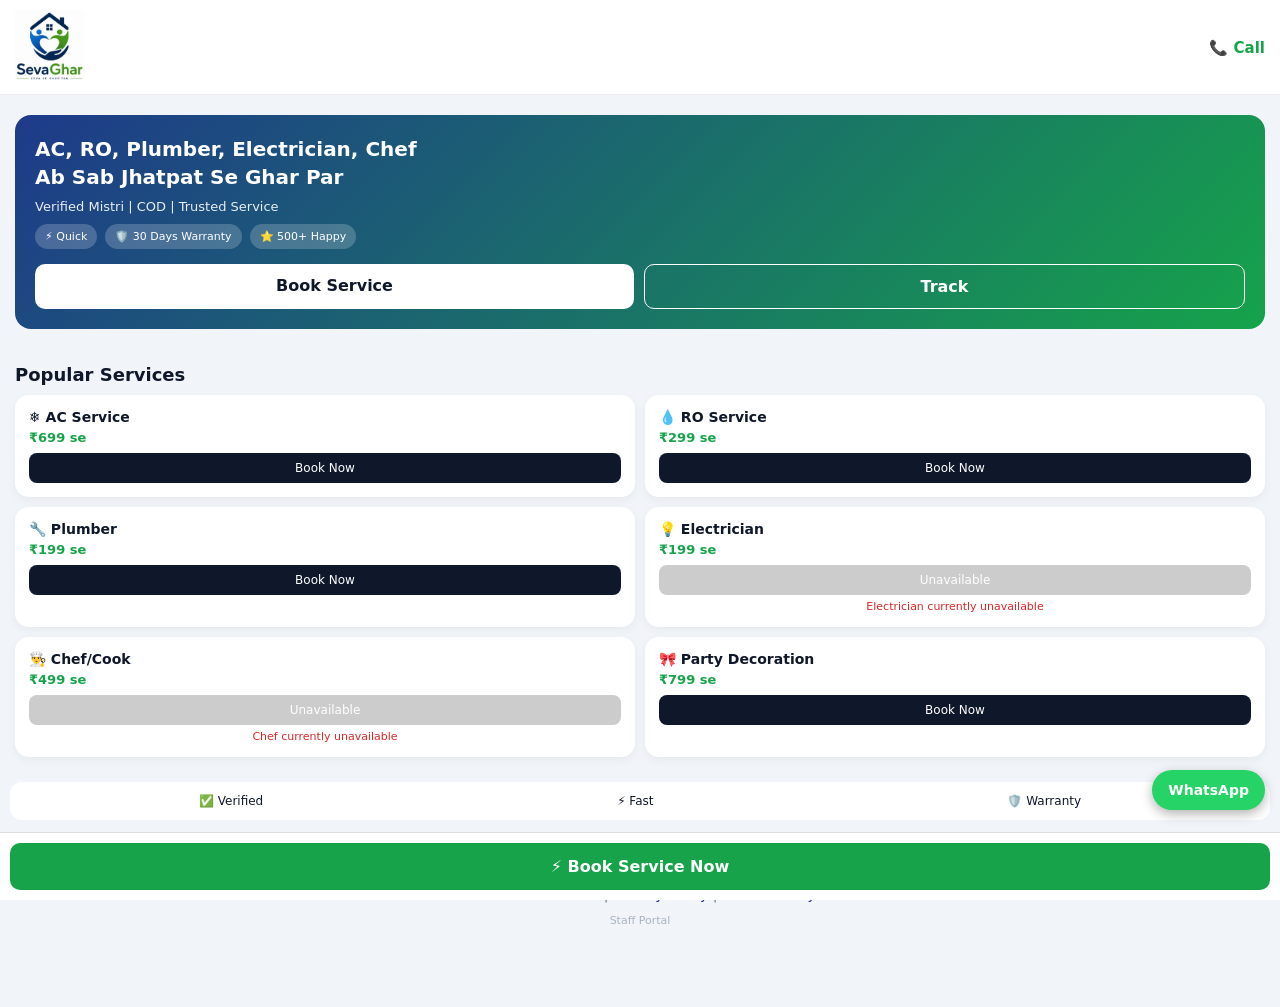
==== index.html @ 6bdfaaf2 "Update index.html" ====
<!-- UPDATE 03-MAY-2026 12:10PM -->
<!DOCTYPE html>
<html lang="hi">
<head>
<meta charset="UTF-8">
<meta name="viewport" content="width=device-width, initial-scale=1.0">
<meta name="google-site-verification" content="dMZasGNmiIEFtqHt8HnaDJAx36cfbsU8GwgWUoHhEt8" />
<title>SevaGhar LKO - Seva Se Ghar Tak | AC, Plumber, Electrician Lucknow</title>
<link rel="icon" type="image/png" href="/favicon.png">
<link rel="apple-touch-icon" href="/favicon.png">
<meta name="description" content="SevaGhar LKO - AC Repair, Plumber, Electrician, RO Service in all areas of Lucknow. 30 min me ghar par. 30 din warranty. Call +918765481479">

<!-- PWA Support -->
<link rel="manifest" href="./manifest.json">
<meta name="theme-color" content="#1e3a8a">

<style>
*{margin:0;padding:0;box-sizing:border-box;font-family:system-ui,-apple-system,sans-serif}

body{
  background:#f1f5f9;
  color:#0f172a;
}

/* HEADER */
header{
  display:flex;
  justify-content:space-between;
  align-items:center;
  padding:10px 15px;
  background:#fff;
  position:sticky;
  top:0;
  z-index:999;
  border-bottom:1px solid #eee;
}

.logo img{
  height:70px;
  width:auto;
  object-fit:contain;
}

.call a{
  color:#16a34a;
  font-weight:bold;
  text-decoration:none;
  font-size:15px;
}

/* HERO */
.hero{
  padding:20px 15px;
}

.hero-box{
  background:linear-gradient(135deg,#1e3a8a,#16a34a);
  color:#fff;
  padding:20px;
  border-radius:16px;
}

.hero h1{
  font-size:20px;
  line-height:1.4;
}

.hero p{
  font-size:13px;
  margin-top:8px;
  opacity:0.9;
}

/* BADGES */
.badges{
  display:flex;
  gap:8px;
  margin-top:10px;
  flex-wrap:wrap;
}

.badge{
  background:rgba(255,255,255,0.2);
  padding:6px 10px;
  border-radius:20px;
  font-size:11px;
}

/* ACTION BUTTONS */
.actions{
  margin-top:15px;
  display:flex;
  gap:10px;
}

.btn{
  flex:1;
  text-align:center;
  padding:12px;
  border-radius:10px;
  font-weight:bold;
  text-decoration:none;
}

.primary{
  background:#fff;
  color:#0f172a;
}

.secondary{
  border:1px solid #fff;
  color:#fff;
}

/* SERVICES */
.services{
  padding:15px;
}

.services h2{
  margin-bottom:10px;
  font-size:18px;
}

.grid{
  display:grid;
  grid-template-columns:1fr 1fr;
  gap:10px;
}

.card{
  background:#fff;
  padding:14px;
  border-radius:14px;
  box-shadow:0 3px 10px rgba(0,0,0,0.05);
}

.card h3{font-size:14px}

.price{
  color:#16a34a;
  font-weight:bold;
  margin:5px 0;
  font-size:13px;
}

.book{
  margin-top:8px;
  display:block;
  text-align:center;
  background:#0f172a;
  color:#fff;
  padding:8px;
  border-radius:8px;
  text-decoration:none;
  font-size:12px;
}

/* ADD KIYA: Disabled button ka style */
.book:disabled{
  background:#ccc;
  cursor:not-allowed;
  opacity:0.6;
}
.unavailable-msg{
  display:none;
  color:#dc2626;
  font-size:11px;
  margin-top:5px;
  text-align:center;
}

/* TRUST */
.trust{
  display:flex;
  justify-content:space-around;
  background:#fff;
  margin:10px;
  padding:12px;
  border-radius:12px;
  font-size:12px;
}

/* WHATSAPP */
.whatsapp{
  position:fixed;
  right:15px;
  bottom:90px;
  background:#25d366;
  color:#fff;
  padding:12px 16px;
  border-radius:50px;
  border:none;
  font-weight:bold;
  cursor:pointer;
  box-shadow:0 4px 12px rgba(0,0,0,0.3);
  z-index:998;
  font-size:14px;
}

/* STICKY BOOK BAR */
.bottom-bar{
  position:fixed;
  bottom:0;
  left:0;
  width:100%;
  background:#fff;
  padding:10px;
  border-top:1px solid #ddd;
  z-index:999;
}

.bottom-btn{
  display:block;
  text-align:center;
  background:#16a34a;
  color:#fff;
  padding:14px;
  border-radius:10px;
  font-weight:bold;
  text-decoration:none;
}

/* FOOTER - 3 LINKS ADD KIYE */
footer{
  text-align:center;
  font-size:12px;
  color:#64748b;
  padding:20px;
  padding-bottom:80px;
}
footer a{
  color:#1e3a8a;
  text-decoration:none;
}
.footer-links{
  margin-top:8px;
  font-size:14px;
}
.footer-admin{
  margin-top:12px;
  font-size:11px;
  opacity:0.5;
}
.footer-admin a{
  color:inherit;
  margin:0 8px;
}
</style>
</head>

<body>

<header>
  <div class="logo">
    <!-- YAHAN APNA LOGO LAGANA HAI: logo.png 150x50px -->
    <img src="./logo.png" alt="SevaGhar Logo">
  </div>
  <div class="call">
    <a href="tel:+918765481479">📞 Call</a>
  </div>
</header>

<section class="hero">
  <div class="hero-box">
    <h1>AC, RO, Plumber, Electrician, Chef<br>Ab Sab Jhatpat Se Ghar Par</h1>
    <p>Verified Mistri | COD | Trusted Service</p>

    <div class="badges">
      <div class="badge">⚡ Quick</div>
      <div class="badge">🛡️ 30 Days Warranty</div>
      <div class="badge">⭐ 500+ Happy</div>
    </div>

    <div class="actions">
      <a href="#services" class="btn primary">Book Service</a>
      <a href="./track.html" class="btn secondary">Track</a>
    </div>
  </div>
</section>

<section id="services" class="services">
<h2>Popular Services</h2>

<div class="grid">

<!-- ADD KIYA: data-service attribute -->
<div class="card" data-service="ac_service">
<h3>❄️ AC Service</h3>
<p class="price">₹699 se</p>
<a href="./Booking.html" class="book">Book Now</a>
<p class="unavailable-msg">AC Service currently unavailable</p>
</div>

<div class="card" data-service="ro_service">
<h3>💧 RO Service</h3>
<p class="price">₹299 se</p>
<a href="./Booking.html" class="book">Book Now</a>
<p class="unavailable-msg">RO Service currently unavailable</p>
</div>

<div class="card" data-service="plumber">
<h3>🔧 Plumber</h3>
<p class="price">₹199 se</p>
<a href="./Booking.html" class="book">Book Now</a>
<p class="unavailable-msg">Plumber currently unavailable</p>
</div>

<div class="card" data-service="electrician">
<h3>💡 Electrician</h3>
<p class="price">₹199 se</p>
<a href="./Booking.html" class="book">Book Now</a>
<p class="unavailable-msg">Electrician currently unavailable</p>
</div>

<div class="card" data-service="chef">
<h3>👨‍🍳 Chef/Cook</h3>
<p class="price">₹499 se</p>
<a href="./Booking.html" class="book">Book Now</a>
<p class="unavailable-msg">Chef currently unavailable</p>
</div>

<div class="card" data-service="party_decoration">
<h3>🎀 Party Decoration</h3>
<p class="price">₹799 se</p>
<a href="./Booking.html" class="book">Book Now</a>
<p class="unavailable-msg">Party Decoration currently unavailable</p>
</div>

</div>
</section>

<section class="trust">
<div>✅ Verified</div>
<div>⚡ Fast</div>
<div>🛡️ Warranty</div>
</section>

<footer>
<p> Udyam Reg No: UDYAM-UP-50-0272690</p>
<p>© 2026 SevaGhar | Lucknow | +918765481479 | support@sevagharlko.in</p>

<!-- 3 LINKS WAPAS ADD KIYE -->
<p class="footer-links">
  <a href="./terms.html">Terms & Conditions</a> |
  <a href="./privacy.html">Privacy Policy</a> |
  <a href="./refund.html">Refund Policy</a>
</p>
<p class="footer-admin">
  <a href="./employee.html">Staff Portal</a>
</p>
</footer>

<button onclick="wa()" class="whatsapp">WhatsApp</button>

<div class="bottom-bar">
<a href="./Booking.html" class="bottom-btn">⚡ Book Service Now</a>
</div>

<script>
// Service Worker Registration
if ('serviceWorker' in navigator) {
  navigator.serviceWorker.register('./sw.js');
}

// WhatsApp with Offline Check
function wa(){
  if(navigator.onLine){
    window.open('https://wa.me/918765481479?text=Namaste%20SevaGhar,%20Mujhe%20service%20book%20karni%20hai', '_blank');
  } else {
    alert('Offline hai. WhatsApp ke liye internet on kariye.');
  }
}

// ADD KIYA: Service ON/OFF toggle logic
fetch('./services.json?v=' + new Date().getTime())
.then(res => res.json())
.then(services => {
  document.querySelectorAll('.card').forEach(card => {
    let name = card.dataset.service;
    let btn = card.querySelector('.book');
    let msg = card.querySelector('.unavailable-msg');

    if(services[name] === 'off') {
      btn.style.pointerEvents = 'none';
      btn.classList.add('disabled');
      btn.style.background = '#ccc';
      btn.style.cursor = 'not-allowed';
      btn.innerText = 'Unavailable';
      msg.style.display = 'block';
    }
  });
})
.catch(err => console.log('services.json not found'));
</script>

</body>
</html>
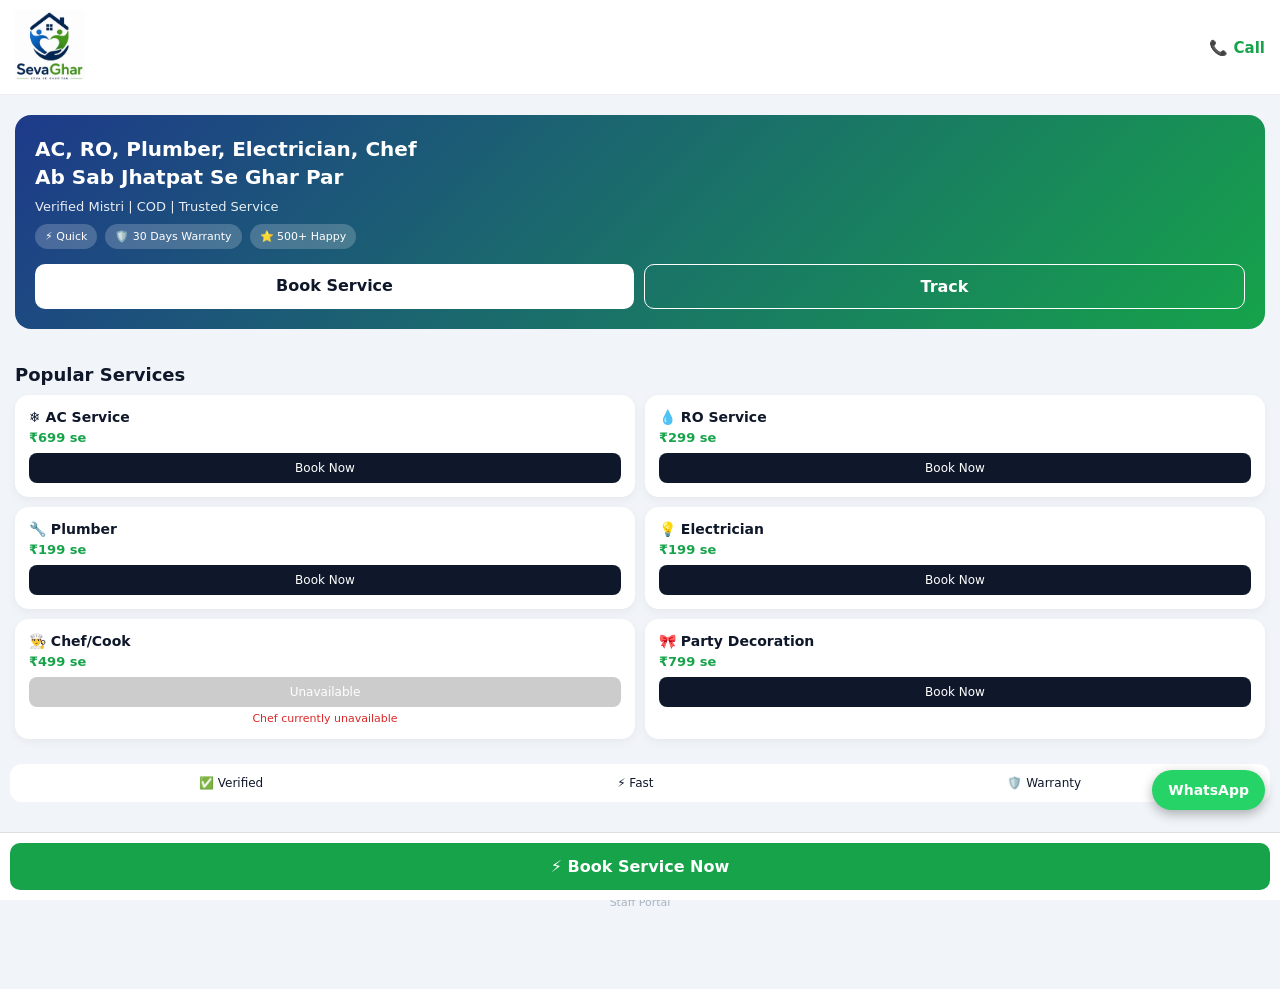
==== commit 341df4e2: "Update index.html" ====
--- a/index.html
+++ b/index.html
@@ -373,25 +373,52 @@
 }
 
 // ADD KIYA: Service ON/OFF toggle logic
-fetch('./services.json?v=' + new Date().getTime())
-.then(res => res.json())
-.then(services => {
-  document.querySelectorAll('.card').forEach(card => {
-    let name = card.dataset.service;
-    let btn = card.querySelector('.book');
-    let msg = card.querySelector('.unavailable-msg');
-
-    if(services[name] === 'off') {
-      btn.style.pointerEvents = 'none';
-      btn.classList.add('disabled');
-      btn.style.background = '#ccc';
-      btn.style.cursor = 'not-allowed';
-      btn.innerText = 'Unavailable';
-      msg.style.display = 'block';
-    }
-  });
-})
-.catch(err => console.log('services.json not found'));
+let lastStatus = localStorage.getItem('lastServiceStatus') || ''; // Offline ke liye save
+
+function applyServiceStatus() {
+  fetch('./services.json?t=' + Date.now(), {cache: 'reload'})
+  .then(res => {
+      if(!res.ok) throw new Error('Network fail');
+      return res.json();
+    })
+  .then(services => {
+      let currentStatus = JSON.stringify(services);
+      if(currentStatus === lastStatus) return;
+
+      lastStatus = currentStatus;
+      localStorage.setItem('lastServiceStatus', currentStatus); // Offline backup
+
+      document.querySelectorAll('.card').forEach(card => {
+        let name = card.dataset.service;
+        let btn = card.querySelector('.book');
+        let msg = card.querySelector('.unavailable-msg');
+        if(!btn) return;
+
+        if(services[name] === 'off') {
+          btn.disabled = true;
+          btn.style.background = '#ccc';
+          btn.style.cursor = 'not-allowed';
+          btn.innerText = 'Unavailable';
+          if(msg) msg.style.display = 'block';
+        } else {
+          btn.disabled = false;
+          btn.style.background = '#0f172a';
+          btn.style.cursor = 'pointer';
+          btn.innerText = 'Book Now';
+          if(msg) msg.style.display = 'none';
+        }
+      });
+    })
+  .catch(err => {
+      // Net nahi hai to purana wala status hi chalne de
+      console.log('Offline mode: Purana status chal raha hai');
+    });
+}
+
+// App khulte hi ek baar chala do
+applyServiceStatus();
+// Har 5 sec baad check
+setInterval(applyServiceStatus, 5000);
 </script>
 
 </body>
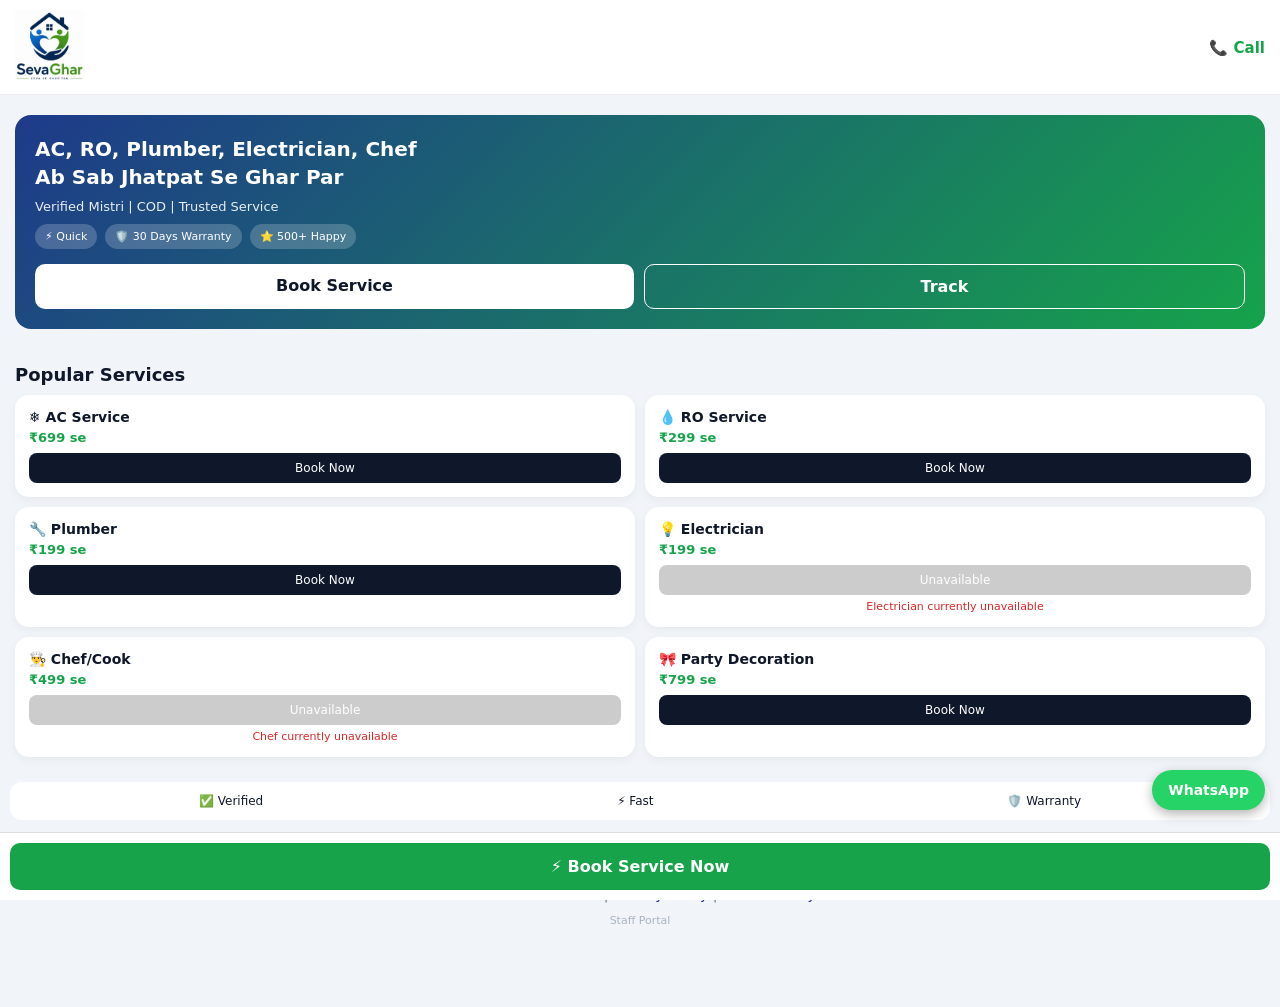
==== commit 86a7103d: "Update index.html" ====
--- a/index.html
+++ b/index.html
@@ -372,52 +372,60 @@
   }
 }
 
-// ADD KIYA: Service ON/OFF toggle logic
-let lastStatus = localStorage.getItem('lastServiceStatus') || ''; // Offline ke liye save
-
+// PWA PROOF: Service ON/OFF logic
+let lastStatus = localStorage.getItem('lastServiceStatus') || '';
+
+// 1. Page khulte hi turant localStorage wala status laga de
+try {
+  if(lastStatus) applySavedStatus(JSON.parse(lastStatus));
+} catch(e) {}
+
+// 2. Status apply karne ka function
+function applySavedStatus(services) {
+  document.querySelectorAll('.card').forEach(card => {
+    let name = card.dataset.service;
+    let btn = card.querySelector('.book');
+    let msg = card.querySelector('.unavailable-msg');
+    if(!btn ||!services[name]) return;
+
+    if(services[name] === 'off') {
+      btn.disabled = true;
+      btn.style.background = '#ccc';
+      btn.style.cursor = 'not-allowed';
+      btn.innerText = 'Unavailable';
+      if(msg) msg.style.display = 'block';
+    } else {
+      btn.disabled = false;
+      btn.style.background = '#0f172a';
+      btn.style.cursor = 'pointer';
+      btn.innerText = 'Book Now';
+      if(msg) msg.style.display = 'none';
+    }
+  });
+}
+
+// 3. GitHub se naya status lane ka function
 function applyServiceStatus() {
   fetch('./services.json?t=' + Date.now(), {cache: 'reload'})
-  .then(res => {
+.then(res => {
       if(!res.ok) throw new Error('Network fail');
       return res.json();
     })
-  .then(services => {
+.then(services => {
       let currentStatus = JSON.stringify(services);
       if(currentStatus === lastStatus) return;
 
       lastStatus = currentStatus;
-      localStorage.setItem('lastServiceStatus', currentStatus); // Offline backup
-
-      document.querySelectorAll('.card').forEach(card => {
-        let name = card.dataset.service;
-        let btn = card.querySelector('.book');
-        let msg = card.querySelector('.unavailable-msg');
-        if(!btn) return;
-
-        if(services[name] === 'off') {
-          btn.disabled = true;
-          btn.style.background = '#ccc';
-          btn.style.cursor = 'not-allowed';
-          btn.innerText = 'Unavailable';
-          if(msg) msg.style.display = 'block';
-        } else {
-          btn.disabled = false;
-          btn.style.background = '#0f172a';
-          btn.style.cursor = 'pointer';
-          btn.innerText = 'Book Now';
-          if(msg) msg.style.display = 'none';
-        }
-      });
+      localStorage.setItem('lastServiceStatus', currentStatus);
+      applySavedStatus(services);
     })
-  .catch(err => {
-      // Net nahi hai to purana wala status hi chalne de
+.catch(err => {
       console.log('Offline mode: Purana status chal raha hai');
     });
 }
 
-// App khulte hi ek baar chala do
+// App khulte hi + har 5 sec baad check
 applyServiceStatus();
-// Har 5 sec baad check
 setInterval(applyServiceStatus, 5000);
 </script>
 
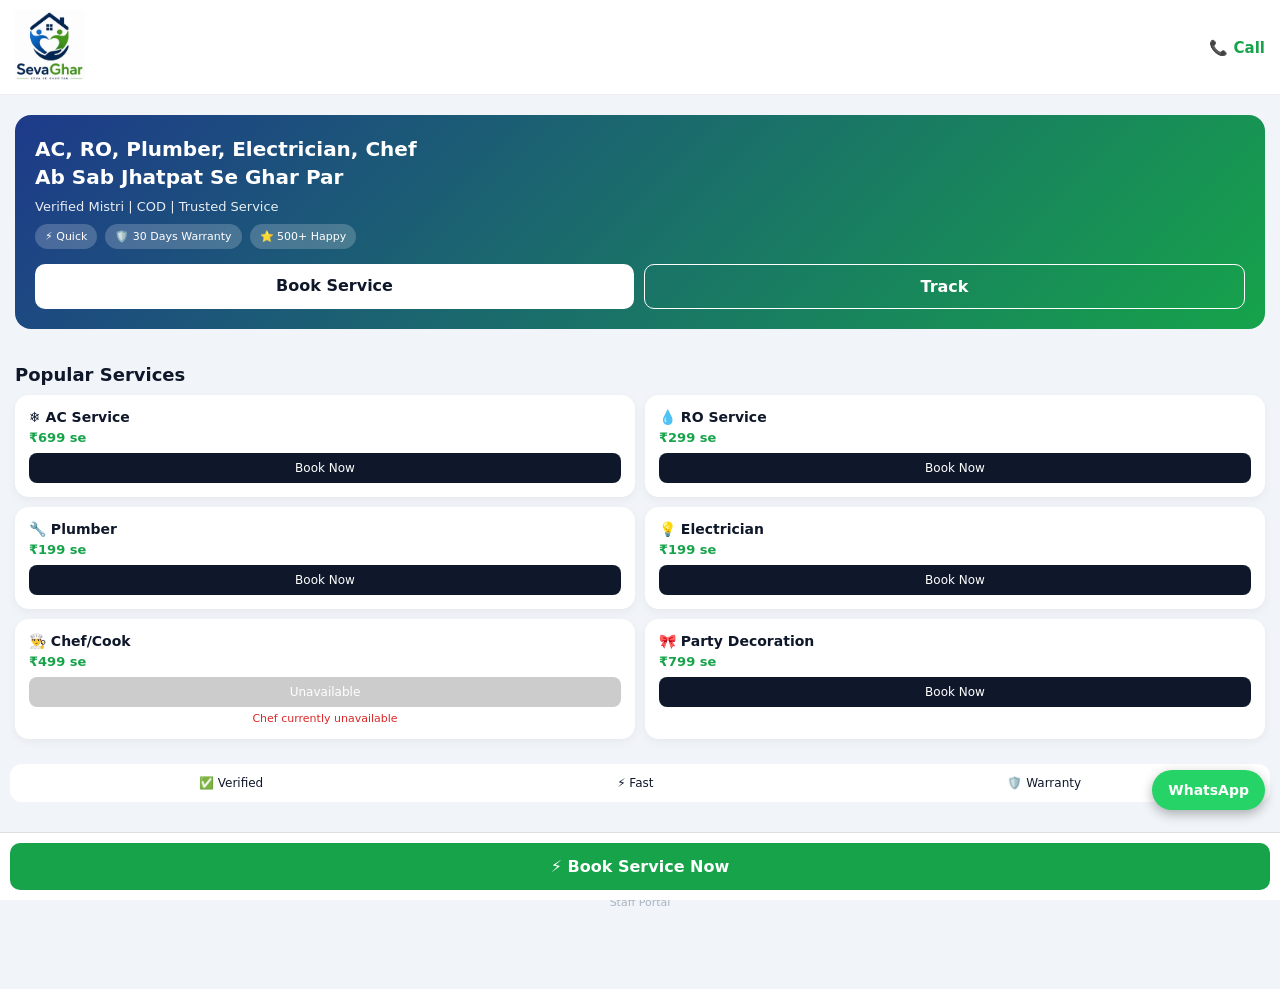
==== commit ecea008a: "Update index.html" ====
--- a/index.html
+++ b/index.html
@@ -406,7 +406,7 @@
 
 // 3. GitHub se naya status lane ka function
 function applyServiceStatus() {
-  fetch('./services.json?t=' + Date.now(), {cache: 'reload'})
+  fetch('./services.json?v=' + Date.now(), {cache: 'no-store'}) // ← BAS YE LINE CHANGE
 .then(res => {
       if(!res.ok) throw new Error('Network fail');
       return res.json();
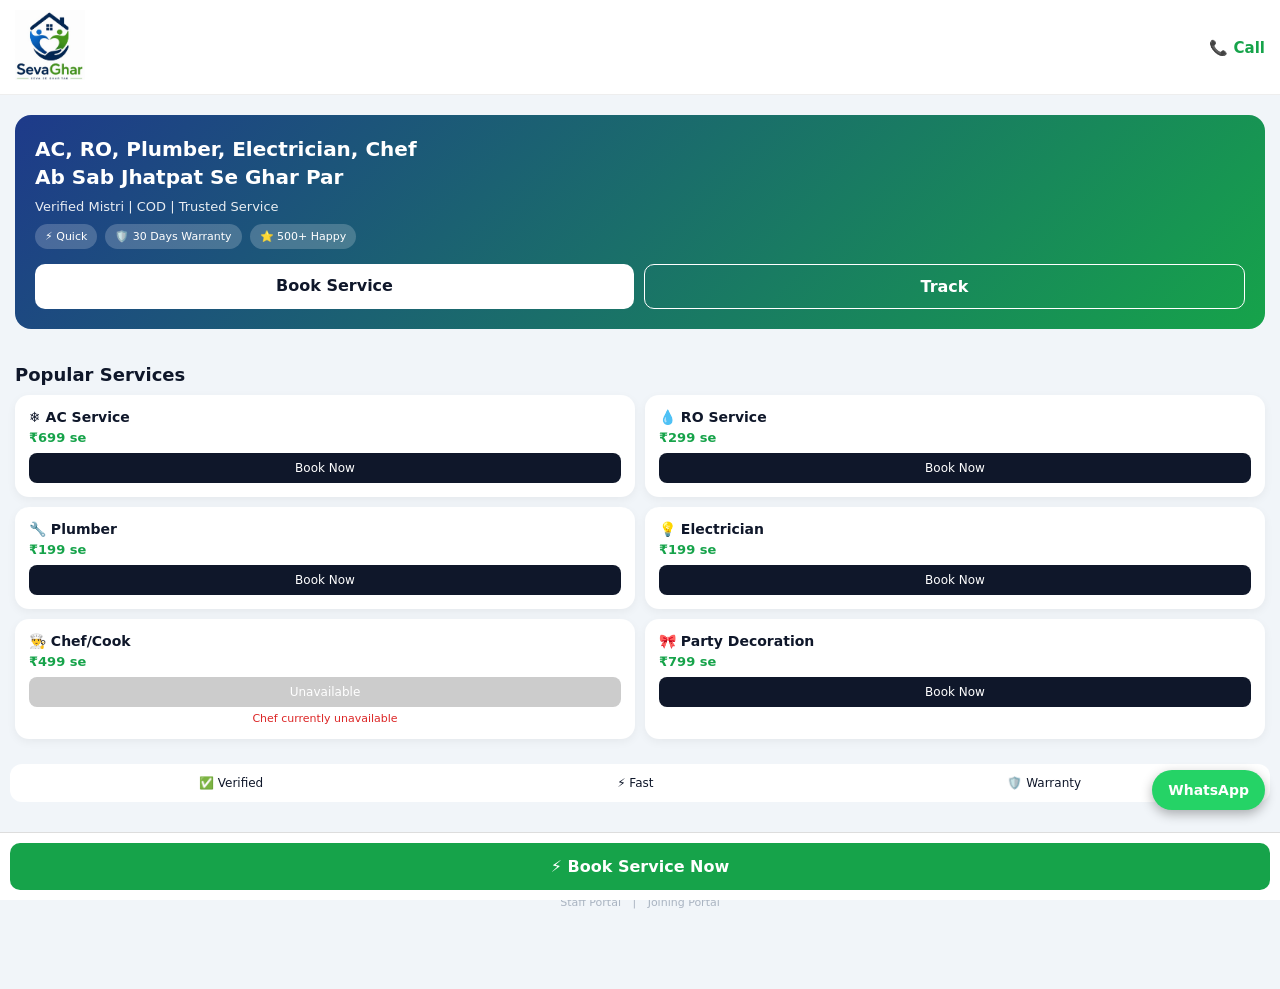
==== commit ff97c426: "Update index.html" ====
--- a/index.html
+++ b/index.html
@@ -6,8 +6,12 @@
 <meta name="viewport" content="width=device-width, initial-scale=1.0">
 <meta name="google-site-verification" content="dMZasGNmiIEFtqHt8HnaDJAx36cfbsU8GwgWUoHhEt8" />
 <title>SevaGhar LKO - Seva Se Ghar Tak | AC, Plumber, Electrician Lucknow</title>
-<link rel="icon" type="image/png" href="/favicon.png">
-<link rel="apple-touch-icon" href="/favicon.png">
+
+<!-- Favicon Fix - 3 line ye daal -->
+<link rel="icon" href="./favicon.png" type="image/png" sizes="512x512">
+<link rel="shortcut icon" href="./favicon.png" type="image/png">
+<link rel="apple-touch-icon" href="./icon-192.png">
+
 <meta name="description" content="SevaGhar LKO - AC Repair, Plumber, Electrician, RO Service in all areas of Lucknow. 30 min me ghar par. 30 din warranty. Call +918765481479">
 
 <!-- PWA Support -->
@@ -347,7 +351,8 @@
   <a href="./refund.html">Refund Policy</a>
 </p>
 <p class="footer-admin">
-  <a href="./employee.html">Staff Portal</a>
+  <a href="./employee.html">Staff Portal</a> |
+  <a href="https://forms.gle/6cpJAT2gnw6ST1Ty7">Joining Portal</a>
 </p>
 </footer>
 
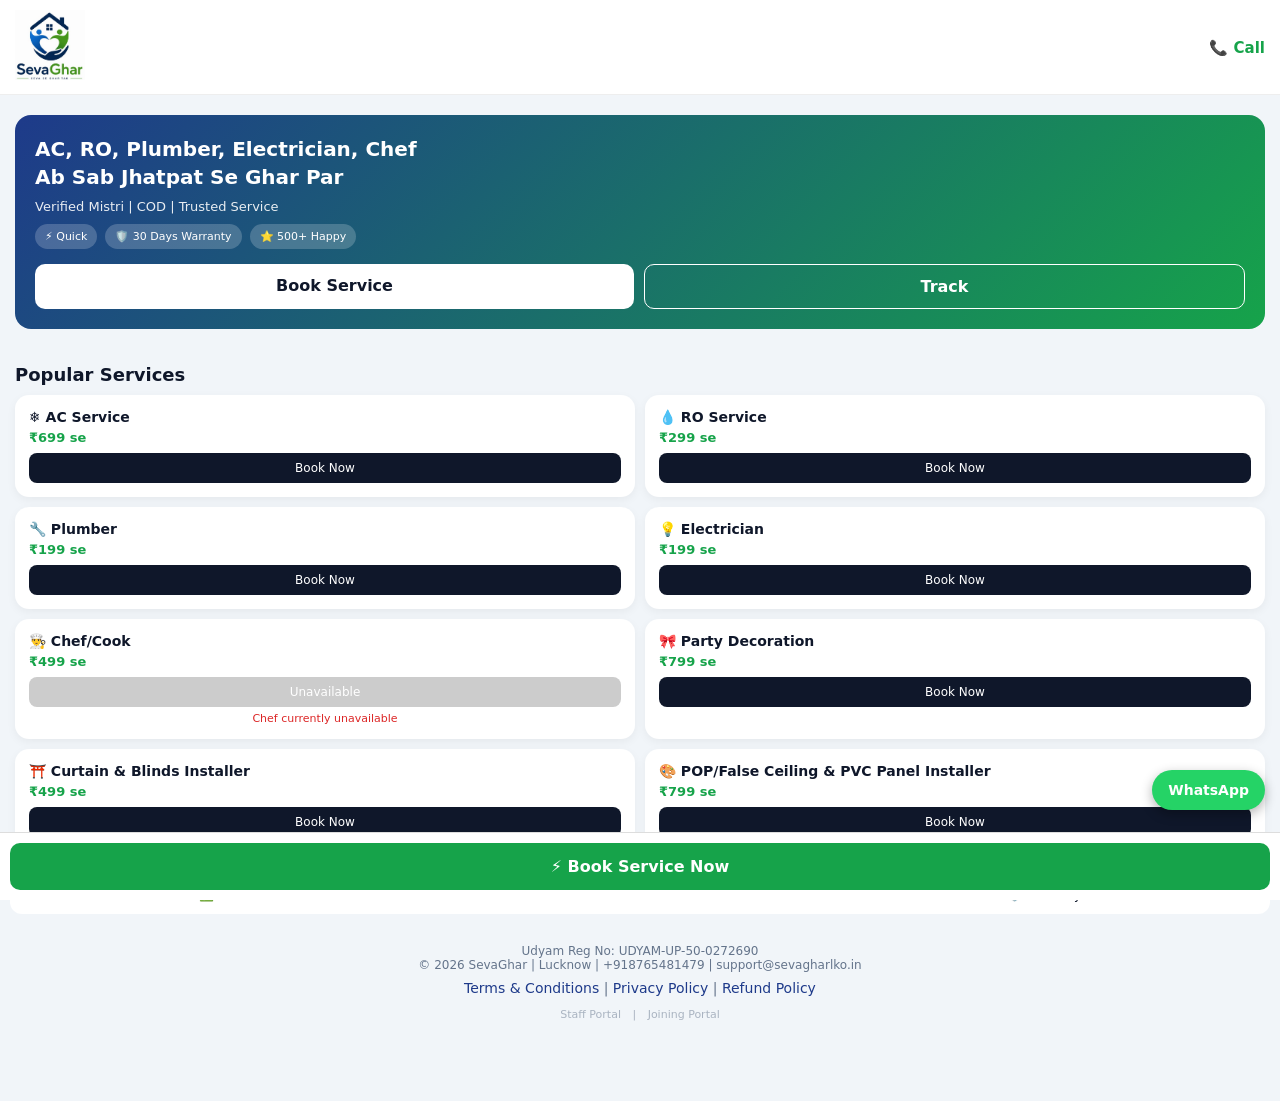
==== commit 5d269fd2: "Update index.html" ====
--- a/index.html
+++ b/index.html
@@ -1,4 +1,4 @@
-<!-- UPDATE 03-MAY-2026 12:10PM -->
+<!-- UPDATE 21-SEP-2026 12:10PM -->
 <!DOCTYPE html>
 <html lang="hi">
 <head>
@@ -331,6 +331,20 @@
 <p class="unavailable-msg">Party Decoration currently unavailable</p>
 </div>
 
+<div class="card" data-service="party_decoration">
+<h3>⛩️ Curtain & Blinds Installer</h3>
+<p class="price">₹499 se</p>
+<a href="./Booking.html" class="book">Book Now</a>
+<p class="unavailable-msg">Party Decoration currently unavailable</p>
+</div>
+
+<div class="card" data-service="party_decoration">
+<h3>🎨 POP/False Ceiling & PVC Panel Installer</h3>
+<p class="price">₹799 se</p>
+<a href="./Booking.html" class="book">Book Now</a>
+<p class="unavailable-msg">Party Decoration currently unavailable</p>
+</div>
+
 </div>
 </section>
 
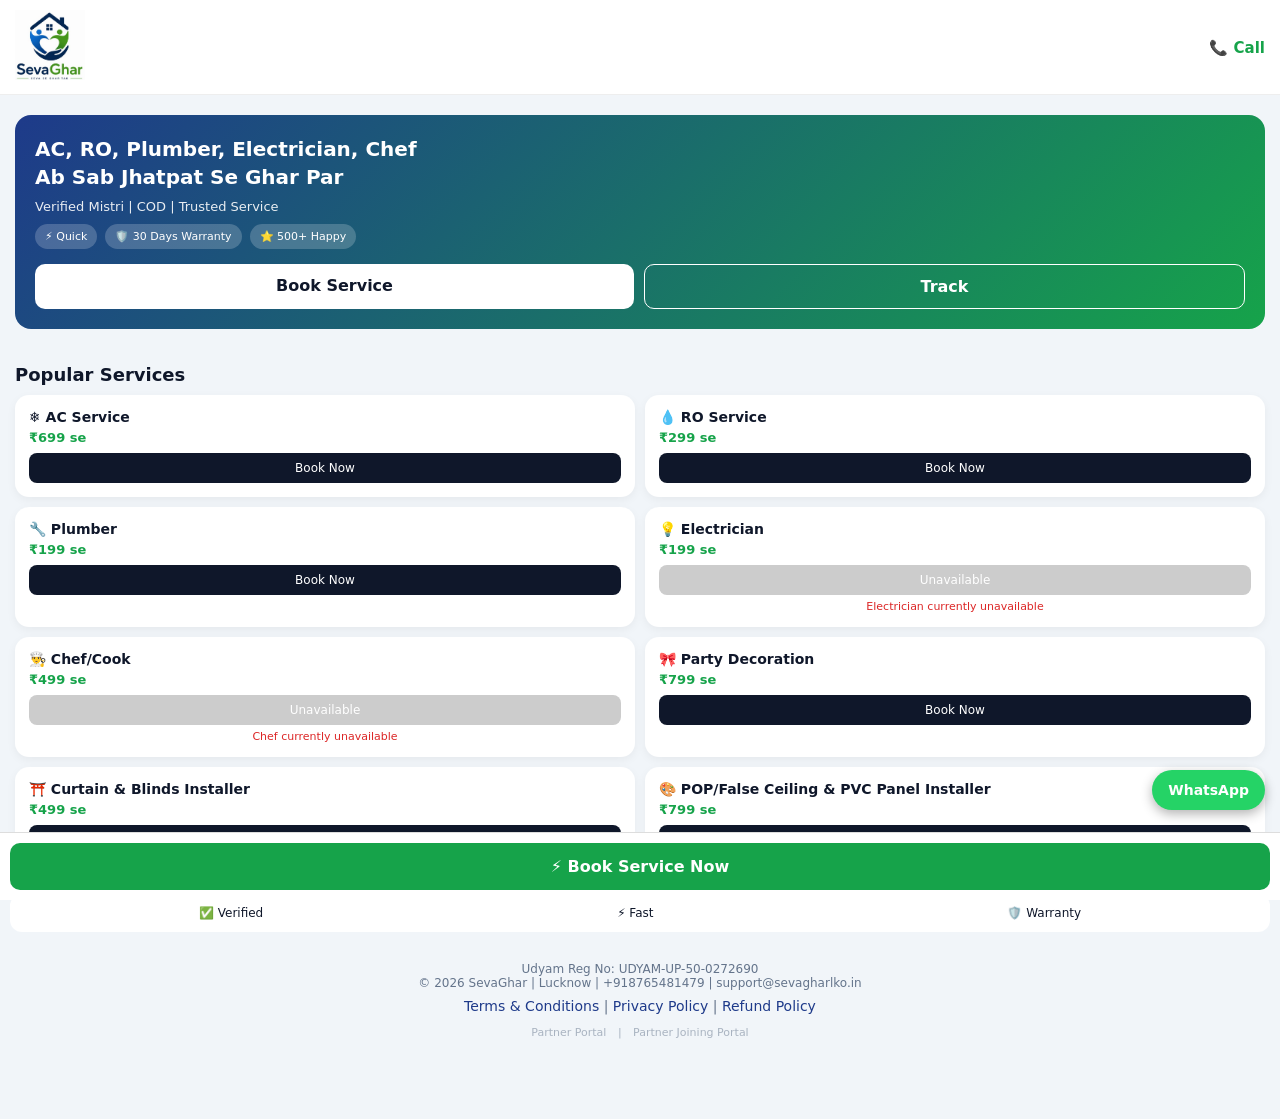
==== commit 22d6bb7d: "Update index.html" ====
--- a/index.html
+++ b/index.html
@@ -365,8 +365,8 @@
   <a href="./refund.html">Refund Policy</a>
 </p>
 <p class="footer-admin">
-  <a href="./employee.html">Staff Portal</a> |
-  <a href="https://forms.gle/6cpJAT2gnw6ST1Ty7">Joining Portal</a>
+  <a href="./employee.html">Partner Portal</a> |
+  <a href="https://forms.gle/6cpJAT2gnw6ST1Ty7">Partner Joining Portal</a>
 </p>
 </footer>
 
